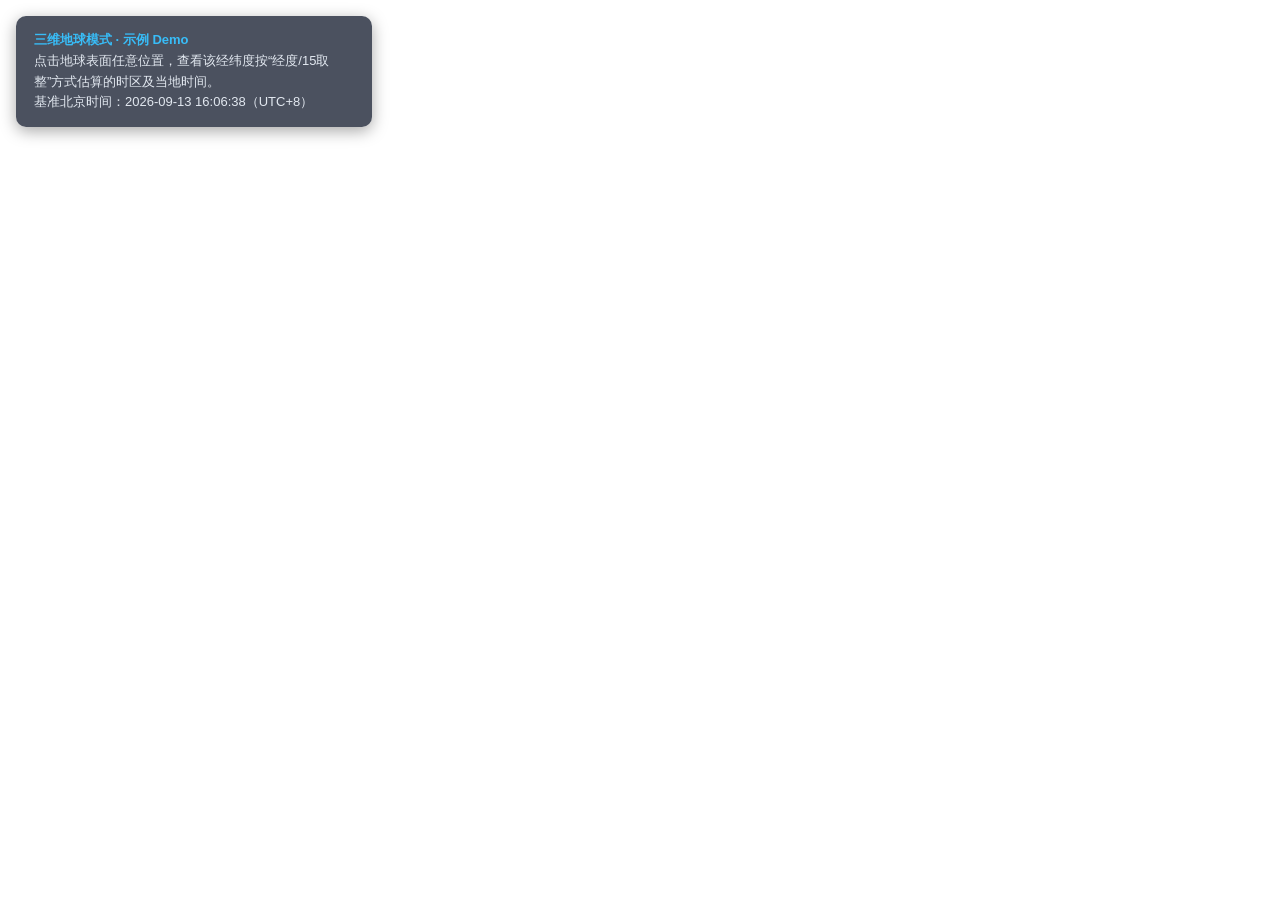
==== index.html @ 733c70be "Add files via upload Eduational map" ====
<!DOCTYPE html>
<html>
<head>
    <meta http-equiv="Content-Type" content="text/html; charset=utf-8" />
    <meta name="viewport" content="initial-scale=1.0, user-scalable=no" />
    <title>三维地球地图 - 当地时间查询</title>
    <style type="text/css">
        body, html, #allmap {
            width: 100%;
            height: 100%;
            overflow: hidden;
            margin: 0;
            font-family: "微软雅黑", "Microsoft YaHei", sans-serif;
        }

        #panel {
            position: absolute;
            top: 16px;
            left: 16px;
            z-index: 999;
            background: rgba(15, 23, 42, 0.75);
            color: #e2e8f0;
            padding: 14px 18px;
            border-radius: 10px;
            font-size: 13px;
            line-height: 1.6;
            box-shadow: 0 4px 16px rgba(0,0,0,0.35);
            max-width: 320px;
        }

        #panel b {
            color: #38bdf8;
        }

        .bmap-info-box {
            font-family: "微软雅黑", "Microsoft YaHei", sans-serif;
            padding: 6px 4px 2px 4px;
            min-width: 220px;
        }

        .bmap-info-title {
            font-size: 15px;
            font-weight: bold;
            color: #0f172a;
            margin-bottom: 8px;
            border-bottom: 2px solid #38bdf8;
            padding-bottom: 6px;
        }

        .bmap-info-row {
            display: flex;
            justify-content: space-between;
            padding: 4px 0;
            font-size: 13px;
            color: #334155;
        }

        .bmap-info-row .label {
            color: #64748b;
        }

        .bmap-info-row .value {
            font-weight: bold;
            color: #0f172a;
        }

        .bmap-info-time {
            margin-top: 8px;
            padding: 8px 10px;
            background: linear-gradient(135deg, #38bdf8, #0284c7);
            border-radius: 6px;
            color: #ffffff;
            text-align: center;
        }

        .bmap-info-time .time-value {
            font-size: 18px;
            font-weight: bold;
            letter-spacing: 1px;
        }

        .bmap-info-time .time-label {
            font-size: 11px;
            opacity: 0.85;
        }
    </style>
    <script src="https://api.map.baidu.com/api?type=webgl&v=1.0&ak=GpCLsGSIKZ4QF76f2KcREc2E0cLSFKvb"></script>
</head>
<body>
    <div id="allmap"></div>
    <div id="panel">
        <div><b>三维地球模式 · 示例 Demo</b></div>
        <div>点击地球表面任意位置，查看该经纬度按“经度/15取整”方式估算的时区及当地时间。</div>
        <div>基准北京时间：2026-09-13 16:06:38（UTC+8）</div>
    </div>
    <script type="text/javascript">
        // 基准北京时间（用户提供），作为当地时间换算的锚点
        var BEIJING_REF_YEAR = 2026;
        var BEIJING_REF_MONTH = 9; // 1-12
        var BEIJING_REF_DAY = 13;
        var BEIJING_REF_HOUR = 16;
        var BEIJING_REF_MINUTE = 6;
        var BEIJING_REF_SECOND = 38;
        var BEIJING_OFFSET_HOURS = 8; // 北京时间为 UTC+8

        // 将基准北京时间换算为对应的 UTC 毫秒时间戳
        function getBeijingRefUTCTimestamp() {
            var utcMillis = Date.UTC(
                BEIJING_REF_YEAR,
                BEIJING_REF_MONTH - 1,
                BEIJING_REF_DAY,
                BEIJING_REF_HOUR - BEIJING_OFFSET_HOURS,
                BEIJING_REF_MINUTE,
                BEIJING_REF_SECOND
            );
            return utcMillis;
        }

        // 根据经度计算时区偏移（经度 / 15 取整，东经正、西经负），范围限制在 -12 ~ 12
        function getTimezoneOffsetByLng(lng) {
            var offset = Math.round(lng / 15);
            if (offset > 12) offset = 12;
            if (offset < -12) offset = -12;
            return offset;
        }

        // 根据时区偏移，基于基准 UTC 时间戳计算当地时间字符串
        function calcLocalTimeByOffset(tzOffset) {
            var refUTCMillis = getBeijingRefUTCTimestamp();
            var localMillis = refUTCMillis + tzOffset * 3600 * 1000;
            var localDate = new Date(localMillis);

            function pad(n) {
                return n < 10 ? "0" + n : "" + n;
            }

            var y = localDate.getUTCFullYear();
            var m = pad(localDate.getUTCMonth() + 1);
            var d = pad(localDate.getUTCDate());
            var hh = pad(localDate.getUTCHours());
            var mm = pad(localDate.getUTCMinutes());
            var ss = pad(localDate.getUTCSeconds());

            return {
                dateStr: y + "-" + m + "-" + d,
                timeStr: hh + ":" + mm + ":" + ss
            };
        }

        function formatTzLabel(tzOffset) {
            if (tzOffset === 0) return "UTC+0";
            return tzOffset > 0 ? ("UTC+" + tzOffset) : ("UTC" + tzOffset);
        }

        // 创建地图实例，GL 版命名空间为 BMapGL
        var map = new BMapGL.Map("allmap");
        map.centerAndZoom(new BMapGL.Point(105.0, 30.0), 3);
        map.enableScrollWheelZoom(true);

        // 切换为地球模式（三维地球渲染）
        map.setMapType(BMAP_EARTH_MAP);

        // 开启地球模式下的大气层、星空背景、云层效果
        map.setDisplayOptions({
            atmosphere: true,
            starrySky: true,
            showCloud: true,
            fog: true
        });

        // 点击地球，弹出该位置的当地时间信息窗
        map.addEventListener('click', function (e) {
            if (!e || !e.latlng) {
                return;
            }
            var lng = e.latlng.lng;
            var lat = e.latlng.lat;

            var tzOffset = getTimezoneOffsetByLng(lng);
            var localTimeInfo = calcLocalTimeByOffset(tzOffset);
            var tzLabel = formatTzLabel(tzOffset);

            var lngText = lng.toFixed(4) + "°" + (lng >= 0 ? "E" : "W");
            var latText = lat.toFixed(4) + "°" + (lat >= 0 ? "N" : "S");

            var content = document.createElement("div");
            content.className = "bmap-info-box";

            var titleDiv = document.createElement("div");
            titleDiv.className = "bmap-info-title";
            titleDiv.textContent = "点击位置当地时间";
            content.appendChild(titleDiv);

            var rowLng = document.createElement("div");
            rowLng.className = "bmap-info-row";
            var lngLabel = document.createElement("span");
            lngLabel.className = "label";
            lngLabel.textContent = "经度";
            var lngValue = document.createElement("span");
            lngValue.className = "value";
            lngValue.textContent = lngText;
            rowLng.appendChild(lngLabel);
            rowLng.appendChild(lngValue);
            content.appendChild(rowLng);

            var rowLat = document.createElement("div");
            rowLat.className = "bmap-info-row";
            var latLabel = document.createElement("span");
            latLabel.className = "label";
            latLabel.textContent = "纬度";
            var latValue = document.createElement("span");
            latValue.className = "value";
            latValue.textContent = latText;
            rowLat.appendChild(latLabel);
            rowLat.appendChild(latValue);
            content.appendChild(rowLat);

            var rowTz = document.createElement("div");
            rowTz.className = "bmap-info-row";
            var tzLabelSpan = document.createElement("span");
            tzLabelSpan.className = "label";
            tzLabelSpan.textContent = "估算时区";
            var tzValueSpan = document.createElement("span");
            tzValueSpan.className = "value";
            tzValueSpan.textContent = tzLabel;
            rowTz.appendChild(tzLabelSpan);
            rowTz.appendChild(tzValueSpan);
            content.appendChild(rowTz);

            var timeBox = document.createElement("div");
            timeBox.className = "bmap-info-time";
            var timeValue = document.createElement("div");
            timeValue.className = "time-value";
            timeValue.textContent = localTimeInfo.dateStr + " " + localTimeInfo.timeStr;
            var timeLabel = document.createElement("div");
            timeLabel.className = "time-label";
            timeLabel.textContent = "当地估算时间（基于北京时间 2026-09-13 16:06:38 换算）";
            timeBox.appendChild(timeValue);
            timeBox.appendChild(timeLabel);
            content.appendChild(timeBox);

            var infoWindow = new BMapGL.InfoWindow(content, {
                width: 260,
                height: 0,
                title: ""
            });

            map.openInfoWindow(infoWindow, e.latlng);
        });
    </script>
</body>
</html>
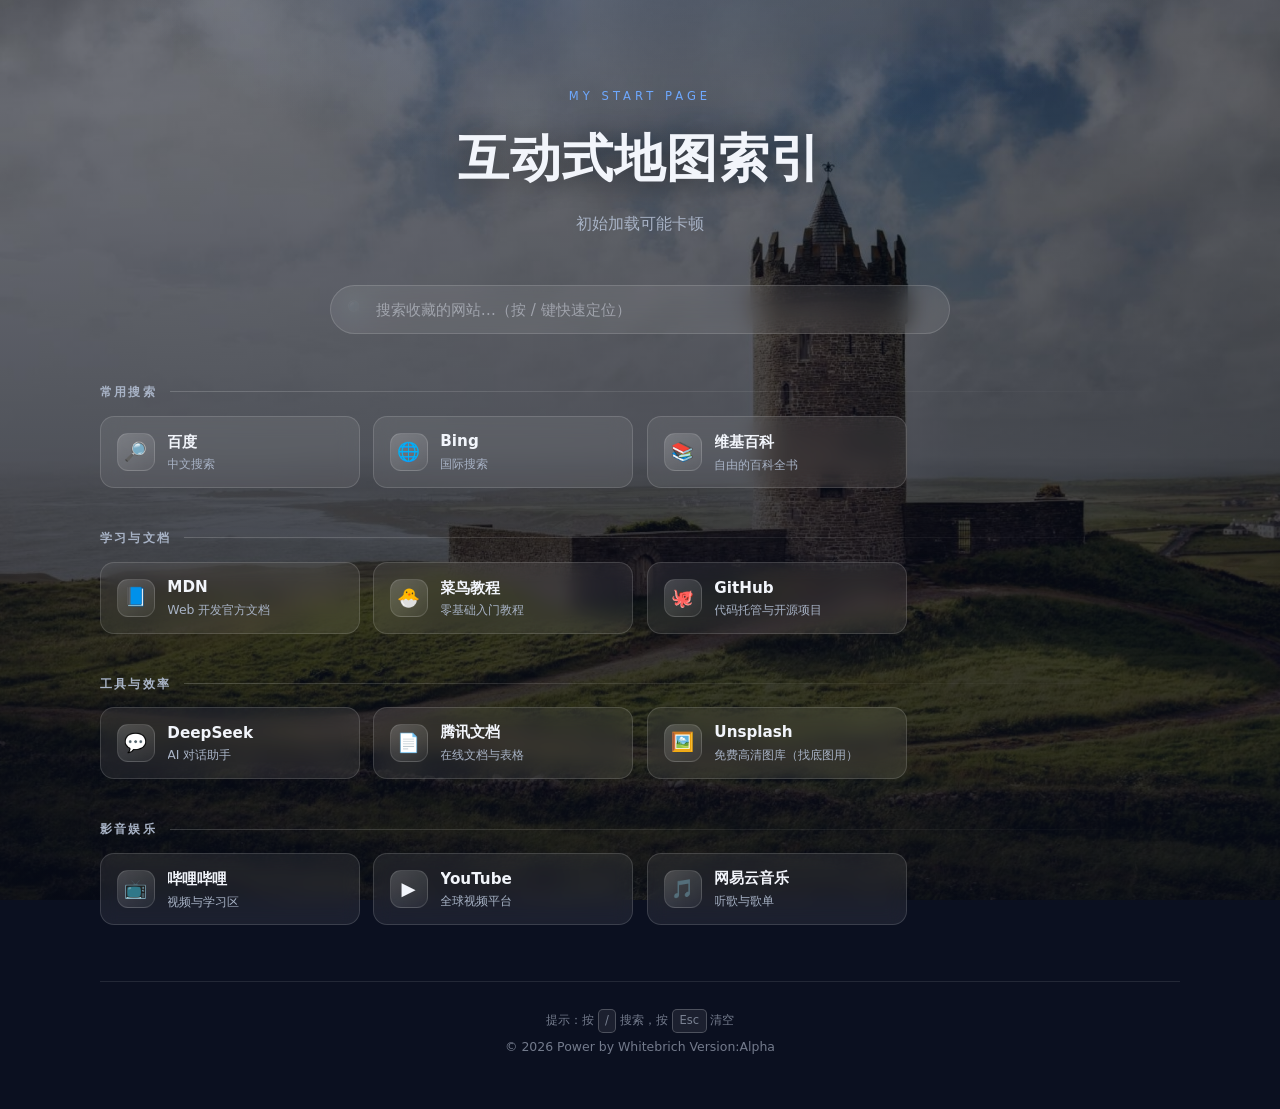
==== commit 0f26db29: "Add files via upload" ====
--- a/index.html
+++ b/index.html
@@ -1,252 +1,480 @@
-<!DOCTYPE html>
-<html>
-<head>
-    <meta http-equiv="Content-Type" content="text/html; charset=utf-8" />
-    <meta name="viewport" content="initial-scale=1.0, user-scalable=no" />
-    <title>三维地球地图 - 当地时间查询</title>
-    <style type="text/css">
-        body, html, #allmap {
-            width: 100%;
-            height: 100%;
-            overflow: hidden;
-            margin: 0;
-            font-family: "微软雅黑", "Microsoft YaHei", sans-serif;
-        }
-
-        #panel {
-            position: absolute;
-            top: 16px;
-            left: 16px;
-            z-index: 999;
-            background: rgba(15, 23, 42, 0.75);
-            color: #e2e8f0;
-            padding: 14px 18px;
-            border-radius: 10px;
-            font-size: 13px;
-            line-height: 1.6;
-            box-shadow: 0 4px 16px rgba(0,0,0,0.35);
-            max-width: 320px;
-        }
-
-        #panel b {
-            color: #38bdf8;
-        }
-
-        .bmap-info-box {
-            font-family: "微软雅黑", "Microsoft YaHei", sans-serif;
-            padding: 6px 4px 2px 4px;
-            min-width: 220px;
-        }
-
-        .bmap-info-title {
-            font-size: 15px;
-            font-weight: bold;
-            color: #0f172a;
-            margin-bottom: 8px;
-            border-bottom: 2px solid #38bdf8;
-            padding-bottom: 6px;
-        }
-
-        .bmap-info-row {
-            display: flex;
-            justify-content: space-between;
-            padding: 4px 0;
-            font-size: 13px;
-            color: #334155;
-        }
-
-        .bmap-info-row .label {
-            color: #64748b;
-        }
-
-        .bmap-info-row .value {
-            font-weight: bold;
-            color: #0f172a;
-        }
-
-        .bmap-info-time {
-            margin-top: 8px;
-            padding: 8px 10px;
-            background: linear-gradient(135deg, #38bdf8, #0284c7);
-            border-radius: 6px;
-            color: #ffffff;
-            text-align: center;
-        }
-
-        .bmap-info-time .time-value {
-            font-size: 18px;
-            font-weight: bold;
-            letter-spacing: 1px;
-        }
-
-        .bmap-info-time .time-label {
-            font-size: 11px;
-            opacity: 0.85;
-        }
-    </style>
-    <script src="https://api.map.baidu.com/api?type=webgl&v=1.0&ak=GpCLsGSIKZ4QF76f2KcREc2E0cLSFKvb"></script>
-</head>
-<body>
-    <div id="allmap"></div>
-    <div id="panel">
-        <div><b>三维地球模式 · 示例 Demo</b></div>
-        <div>点击地球表面任意位置，查看该经纬度按“经度/15取整”方式估算的时区及当地时间。</div>
-        <div>基准北京时间：2026-09-13 16:06:38（UTC+8）</div>
-    </div>
-    <script type="text/javascript">
-        // 基准北京时间（用户提供），作为当地时间换算的锚点
-        var BEIJING_REF_YEAR = 2026;
-        var BEIJING_REF_MONTH = 9; // 1-12
-        var BEIJING_REF_DAY = 13;
-        var BEIJING_REF_HOUR = 16;
-        var BEIJING_REF_MINUTE = 6;
-        var BEIJING_REF_SECOND = 38;
-        var BEIJING_OFFSET_HOURS = 8; // 北京时间为 UTC+8
-
-        // 将基准北京时间换算为对应的 UTC 毫秒时间戳
-        function getBeijingRefUTCTimestamp() {
-            var utcMillis = Date.UTC(
-                BEIJING_REF_YEAR,
-                BEIJING_REF_MONTH - 1,
-                BEIJING_REF_DAY,
-                BEIJING_REF_HOUR - BEIJING_OFFSET_HOURS,
-                BEIJING_REF_MINUTE,
-                BEIJING_REF_SECOND
-            );
-            return utcMillis;
-        }
-
-        // 根据经度计算时区偏移（经度 / 15 取整，东经正、西经负），范围限制在 -12 ~ 12
-        function getTimezoneOffsetByLng(lng) {
-            var offset = Math.round(lng / 15);
-            if (offset > 12) offset = 12;
-            if (offset < -12) offset = -12;
-            return offset;
-        }
-
-        // 根据时区偏移，基于基准 UTC 时间戳计算当地时间字符串
-        function calcLocalTimeByOffset(tzOffset) {
-            var refUTCMillis = getBeijingRefUTCTimestamp();
-            var localMillis = refUTCMillis + tzOffset * 3600 * 1000;
-            var localDate = new Date(localMillis);
-
-            function pad(n) {
-                return n < 10 ? "0" + n : "" + n;
-            }
-
-            var y = localDate.getUTCFullYear();
-            var m = pad(localDate.getUTCMonth() + 1);
-            var d = pad(localDate.getUTCDate());
-            var hh = pad(localDate.getUTCHours());
-            var mm = pad(localDate.getUTCMinutes());
-            var ss = pad(localDate.getUTCSeconds());
-
-            return {
-                dateStr: y + "-" + m + "-" + d,
-                timeStr: hh + ":" + mm + ":" + ss
-            };
-        }
-
-        function formatTzLabel(tzOffset) {
-            if (tzOffset === 0) return "UTC+0";
-            return tzOffset > 0 ? ("UTC+" + tzOffset) : ("UTC" + tzOffset);
-        }
-
-        // 创建地图实例，GL 版命名空间为 BMapGL
-        var map = new BMapGL.Map("allmap");
-        map.centerAndZoom(new BMapGL.Point(105.0, 30.0), 3);
-        map.enableScrollWheelZoom(true);
-
-        // 切换为地球模式（三维地球渲染）
-        map.setMapType(BMAP_EARTH_MAP);
-
-        // 开启地球模式下的大气层、星空背景、云层效果
-        map.setDisplayOptions({
-            atmosphere: true,
-            starrySky: true,
-            showCloud: true,
-            fog: true
-        });
-
-        // 点击地球，弹出该位置的当地时间信息窗
-        map.addEventListener('click', function (e) {
-            if (!e || !e.latlng) {
-                return;
-            }
-            var lng = e.latlng.lng;
-            var lat = e.latlng.lat;
-
-            var tzOffset = getTimezoneOffsetByLng(lng);
-            var localTimeInfo = calcLocalTimeByOffset(tzOffset);
-            var tzLabel = formatTzLabel(tzOffset);
-
-            var lngText = lng.toFixed(4) + "°" + (lng >= 0 ? "E" : "W");
-            var latText = lat.toFixed(4) + "°" + (lat >= 0 ? "N" : "S");
-
-            var content = document.createElement("div");
-            content.className = "bmap-info-box";
-
-            var titleDiv = document.createElement("div");
-            titleDiv.className = "bmap-info-title";
-            titleDiv.textContent = "点击位置当地时间";
-            content.appendChild(titleDiv);
-
-            var rowLng = document.createElement("div");
-            rowLng.className = "bmap-info-row";
-            var lngLabel = document.createElement("span");
-            lngLabel.className = "label";
-            lngLabel.textContent = "经度";
-            var lngValue = document.createElement("span");
-            lngValue.className = "value";
-            lngValue.textContent = lngText;
-            rowLng.appendChild(lngLabel);
-            rowLng.appendChild(lngValue);
-            content.appendChild(rowLng);
-
-            var rowLat = document.createElement("div");
-            rowLat.className = "bmap-info-row";
-            var latLabel = document.createElement("span");
-            latLabel.className = "label";
-            latLabel.textContent = "纬度";
-            var latValue = document.createElement("span");
-            latValue.className = "value";
-            latValue.textContent = latText;
-            rowLat.appendChild(latLabel);
-            rowLat.appendChild(latValue);
-            content.appendChild(rowLat);
-
-            var rowTz = document.createElement("div");
-            rowTz.className = "bmap-info-row";
-            var tzLabelSpan = document.createElement("span");
-            tzLabelSpan.className = "label";
-            tzLabelSpan.textContent = "估算时区";
-            var tzValueSpan = document.createElement("span");
-            tzValueSpan.className = "value";
-            tzValueSpan.textContent = tzLabel;
-            rowTz.appendChild(tzLabelSpan);
-            rowTz.appendChild(tzValueSpan);
-            content.appendChild(rowTz);
-
-            var timeBox = document.createElement("div");
-            timeBox.className = "bmap-info-time";
-            var timeValue = document.createElement("div");
-            timeValue.className = "time-value";
-            timeValue.textContent = localTimeInfo.dateStr + " " + localTimeInfo.timeStr;
-            var timeLabel = document.createElement("div");
-            timeLabel.className = "time-label";
-            timeLabel.textContent = "当地估算时间（基于北京时间 2026-09-13 16:06:38 换算）";
-            timeBox.appendChild(timeValue);
-            timeBox.appendChild(timeLabel);
-            content.appendChild(timeBox);
-
-            var infoWindow = new BMapGL.InfoWindow(content, {
-                width: 260,
-                height: 0,
-                title: ""
-            });
-
-            map.openInfoWindow(infoWindow, e.latlng);
-        });
-    </script>
-</body>
-</html>+<!DOCTYPE html>
+<html lang="zh-CN">
+<head>
+<meta charset="UTF-8" />
+<meta name="viewport" content="width=device-width, initial-scale=1" />
+<title>互动式地图索引</title>
+
+<!-- ============================================================================
+     第一部分　样式表 <style>
+     功能：决定页面“长什么样”——底图怎么铺、卡片多大、文字什么颜色。
+     新手只需要修改下面 :root 里的变量（★ 标注处），其余规则保持不动即可。
+     ============================================================================ -->
+<style>
+  :root {
+    /* ★ 底图路径：默认读取 images/bg.jpg。
+         想换图，把新图片命名为 bg.jpg 覆盖掉 images 里的同名文件就行，代码不用改。
+         如果换的是 png，把下面的 .jpg 改成 .png 即可。 */
+    --bg-image: url("./images/bg.jpg");
+
+    /* ★ 底图上的深色遮罩：数字越大画面越暗、白色文字越清楚（范围 0 ~ 1） */
+    --overlay-top: rgba(7, 11, 24, 0.55);
+    --overlay-bottom: rgba(7, 11, 24, 0.85);
+
+    /* ★ 配色：想换整体风格，改这三行就够了 */
+    --accent: #6ea8fe;      /* 高亮色：搜索框聚焦、卡片描边 */
+    --text: #f2f5fb;        /* 主要文字颜色 */
+    --text-dim: #a8b3c6;    /* 次要文字颜色 */
+
+    /* 卡片的“玻璃”底色和描边，一般不用动 */
+    --card-bg: rgba(255, 255, 255, 0.07);
+    --card-border: rgba(255, 255, 255, 0.14);
+    --radius: 14px;
+  }
+
+  /* ---------- 1.1 基础设置：去掉浏览器默认边距 ---------- */
+  * { box-sizing: border-box; }
+
+  body {
+    margin: 0;
+    min-height: 100vh;
+    font-family: "PingFang SC", "Microsoft YaHei", "Segoe UI", system-ui, -apple-system, sans-serif;
+    line-height: 1.55;
+    color: var(--text);
+    background-color: #0b1020;          /* 图片万一没加载出来时的兜底色 */
+    -webkit-font-smoothing: antialiased;
+  }
+
+  /* ---------- 1.2 背景层：铺满窗口、滚动时固定不动的底图 ---------- */
+  .bg-layer {
+    position: fixed;                    /* 钉在屏幕上，页面滚动时底图不动 */
+    inset: 0;                           /* 上下左右全部贴边 */
+    z-index: -1;                        /* 压在所有内容下面 */
+    background-color: #0b1020;
+    background-image:
+      radial-gradient(900px 480px at 50% -12%, rgba(110, 168, 254, 0.20), transparent 62%),
+      linear-gradient(180deg, var(--overlay-top), var(--overlay-bottom)),
+      var(--bg-image);                  /* 真正的照片放在最底层 */
+    background-size: cover;             /* 等比放大铺满，多出来的部分裁掉 */
+    background-position: center;
+    background-repeat: no-repeat;
+  }
+
+  /* ---------- 1.3 页面容器：居中的一列内容 ---------- */
+  .page {
+    width: min(1080px, calc(100% - 3rem));
+    margin: 0 auto;
+    padding: clamp(2.5rem, 7vw, 5.5rem) 0 3rem;
+    display: flex;
+    flex-direction: column;
+    gap: clamp(2rem, 5vw, 3rem);
+  }
+
+  /* ---------- 1.4 顶部标题区 ---------- */
+  .hero { text-align: center; }
+  .hero-kicker {
+    margin: 0 0 0.8rem;
+    font-size: 0.72rem;
+    letter-spacing: 0.35em;
+    text-transform: uppercase;
+    color: var(--accent);
+  }
+  .hero h1 {
+    margin: 0;
+    font-size: clamp(2rem, 6vw, 3.2rem);
+    font-weight: 700;
+    letter-spacing: 0.02em;
+    text-shadow: 0 2px 28px rgba(0, 0, 0, 0.45);
+  }
+  .hero-sub {
+    margin: 0.9rem auto 0;
+    max-width: 36rem;
+    font-size: clamp(0.9rem, 2.2vw, 1rem);
+    color: var(--text-dim);
+  }
+
+  /* ---------- 1.5 搜索框 ---------- */
+  .search { position: relative; width: 100%; max-width: 620px; margin: 0 auto; }
+  .search-icon {
+    position: absolute; left: 17px; top: 50%; transform: translateY(-50%);
+    font-size: 0.95rem; opacity: 0.6; pointer-events: none;
+  }
+  #search-input {
+    width: 100%;
+    padding: 0.9rem 1.1rem 0.9rem 2.8rem;
+    font-family: inherit;
+    font-size: 0.95rem;
+    color: var(--text);
+    background: rgba(255, 255, 255, 0.08);
+    border: 1px solid var(--card-border);
+    border-radius: 999px;
+    outline: none;
+    -webkit-backdrop-filter: blur(12px);
+    backdrop-filter: blur(12px);
+    transition: border-color 0.18s ease, background 0.18s ease, box-shadow 0.18s ease;
+  }
+  #search-input::placeholder { color: rgba(233, 238, 248, 0.45); }
+  #search-input:focus {
+    border-color: rgba(110, 168, 254, 0.8);
+    background: rgba(255, 255, 255, 0.13);
+    box-shadow: 0 0 0 4px rgba(110, 168, 254, 0.16);
+  }
+
+  /* ---------- 1.6 分组与卡片网格 ---------- */
+  .groups { display: flex; flex-direction: column; gap: clamp(1.75rem, 4vw, 2.5rem); }
+  .group[hidden] { display: none; }
+
+  .group-title {
+    display: flex; align-items: center; gap: 0.8rem;
+    margin: 0 0 0.9rem;
+    font-size: 0.78rem; font-weight: 600;
+    letter-spacing: 0.18em; text-transform: uppercase;
+    color: var(--text-dim);
+  }
+  .group-title::after {
+    content: "";
+    flex: 1; height: 1px;
+    background: linear-gradient(90deg, rgba(255, 255, 255, 0.18), transparent);
+  }
+
+  .grid {
+    display: grid;
+    grid-template-columns: repeat(auto-fill, minmax(230px, 1fr));
+    gap: 0.85rem;
+  }
+
+  /* ---------- 1.7 单张网站卡片 ---------- */
+  .card {
+    display: flex; align-items: center; gap: 0.8rem;
+    padding: 0.85rem 1rem;
+    text-decoration: none;
+    color: inherit;
+    background: var(--card-bg);
+    border: 1px solid var(--card-border);
+    border-radius: var(--radius);
+    -webkit-backdrop-filter: blur(10px);
+    backdrop-filter: blur(10px);
+    transition: transform 0.18s ease, border-color 0.18s ease, background 0.18s ease;
+  }
+  .card:hover {
+    transform: translateY(-3px);
+    background: rgba(255, 255, 255, 0.12);
+    border-color: rgba(110, 168, 254, 0.65);
+  }
+  .card:focus-visible { outline: 2px solid var(--accent); outline-offset: 3px; }
+  .card[hidden] { display: none; }      /* 搜索过滤时，把不匹配的卡片藏起来 */
+
+  .card-icon {
+    flex: none;
+    display: grid; place-items: center;
+    width: 38px; height: 38px;
+    font-size: 1.15rem;
+    border-radius: 11px;
+    border: 1px solid rgba(255, 255, 255, 0.12);
+    background: linear-gradient(145deg, rgba(255, 255, 255, 0.18), rgba(255, 255, 255, 0.05));
+  }
+  .card-body { display: flex; flex-direction: column; min-width: 0; }
+  .card-title {
+    font-size: 0.95rem; font-weight: 600;
+    white-space: nowrap; overflow: hidden; text-overflow: ellipsis;
+  }
+  .card-desc {
+    font-size: 0.78rem; color: var(--text-dim);
+    white-space: nowrap; overflow: hidden; text-overflow: ellipsis;
+  }
+
+  /* ---------- 1.8 搜索无结果时的提示 ---------- */
+  #empty-tip {
+    margin: 0;
+    padding: 1.5rem 0;
+    text-align: center;
+    font-size: 0.92rem;
+    color: var(--text-dim);
+  }
+  #empty-tip[hidden] { display: none; }
+
+  /* ---------- 1.9 页脚 ---------- */
+  .footer {
+    margin-top: 0.5rem;
+    padding-top: 1.4rem;
+    border-top: 1px solid rgba(255, 255, 255, 0.1);
+    text-align: center;
+    font-size: 0.78rem;
+    color: rgba(200, 210, 228, 0.55);
+  }
+  .footer p { margin: 0.3rem 0; }
+  .footer kbd {
+    display: inline-block;
+    padding: 0.1rem 0.4rem;
+    font-family: inherit; font-size: 0.72rem;
+    border: 1px solid rgba(255, 255, 255, 0.22);
+    border-radius: 5px;
+    background: rgba(255, 255, 255, 0.07);
+  }
+
+  /* ---------- 1.10 手机适配：窄屏时卡片变成一列 ---------- */
+  @media (max-width: 520px) {
+    .page { width: calc(100% - 2rem); }
+    .grid { grid-template-columns: 1fr; }
+  }
+
+  /* ---------- 1.11 尊重系统“减少动态效果”的设置 ---------- */
+  @media (prefers-reduced-motion: reduce) {
+    * { transition: none !important; animation: none !important; }
+  }
+</style>
+</head>
+
+<body>
+
+<!-- ============================================================================
+     第二部分　背景层
+     功能：把 images/bg.jpg 铺满整个窗口，再盖一层深色遮罩，
+           这样不管照片多亮，白色文字都看得清。
+     说明：这里不需要你填任何内容。换底图 = 替换 images/bg.jpg 这个文件。
+     ============================================================================ -->
+<div class="bg-layer" aria-hidden="true"></div>
+
+
+<!-- ============================================================================
+     第三部分　页面主体
+     顺序是：标题 → 搜索框 → 网站分组 → 无结果提示 → 页脚。
+     ============================================================================ -->
+<main class="page">
+
+  <!-- ---------- 3.1 标题区：改这三行文字，就是页面的“门面” ---------- -->
+  <header class="hero">
+    <p class="hero-kicker">My Start Page</p>
+    <h1>互动式地图索引</h1>
+    <p class="hero-sub">初始加载可能卡顿</p>
+  </header>
+
+  <!-- ---------- 3.2 搜索框：输入关键词即可过滤下面的卡片（功能在第五部分） ---------- -->
+  <div class="search">
+    <span class="search-icon" aria-hidden="true">🔍</span>
+    <input
+      id="search-input"
+      type="search"
+      placeholder="搜索收藏的网站…（按 / 键快速定位）"
+      autocomplete="off"
+      aria-label="搜索收藏的网站"
+    />
+  </div>
+
+  <!-- ==========================================================================
+       3.3 网站分组　★ 这是你最常改的地方 ★
+       结构说明：
+         <section class="group">        一整个分组，比如“常用搜索”
+           <h2 class="group-title">      分组名称
+           <div class="grid">            卡片网格（排成几列由浏览器自动决定）
+             <a class="card">            一张卡片 = 一个网站
+
+       加一个网站：复制一整块 <a class="card">…</a>，粘贴到某个 grid 里，改三处：
+         href="网址"                   ① 网址（必须带 https://）
+         <span class="card-title">     ② 网站名字
+         <span class="card-desc">      ③ 一行小字说明（可以留空）
+       加一个分组：复制整个 <section class="group">…</section> 块，改组名即可。
+       ========================================================================== -->
+  <div class="groups">
+
+    <!-- ===== 第 1 组：常用搜索 ===== -->
+    <section class="group">
+      <h2 class="group-title">常用搜索</h2>
+      <div class="grid">
+
+        <!-- ↓↓↓ 卡片模板：复制这一整块就能加一个新网站 ↓↓↓ -->
+        <a class="card" href="https://www.baidu.com" target="_blank" rel="noopener">
+          <span class="card-icon" aria-hidden="true">🔎</span>
+          <span class="card-body">
+            <span class="card-title">百度</span>
+            <span class="card-desc">中文搜索</span>
+          </span>
+        </a>
+        <!-- ↑↑↑ 卡片模板结束 ↑↑↑ -->
+
+        <a class="card" href="https://www.bing.com" target="_blank" rel="noopener">
+          <span class="card-icon" aria-hidden="true">🌐</span>
+          <span class="card-body">
+            <span class="card-title">Bing</span>
+            <span class="card-desc">国际搜索</span>
+          </span>
+        </a>
+
+        <a class="card" href="https://zh.wikipedia.org" target="_blank" rel="noopener">
+          <span class="card-icon" aria-hidden="true">📚</span>
+          <span class="card-body">
+            <span class="card-title">维基百科</span>
+            <span class="card-desc">自由的百科全书</span>
+          </span>
+        </a>
+
+      </div>
+    </section>
+
+    <!-- ===== 第 2 组：学习与文档 ===== -->
+    <section class="group">
+      <h2 class="group-title">学习与文档</h2>
+      <div class="grid">
+
+        <a class="card" href="https://developer.mozilla.org/zh-CN/" target="_blank" rel="noopener">
+          <span class="card-icon" aria-hidden="true">📘</span>
+          <span class="card-body">
+            <span class="card-title">MDN</span>
+            <span class="card-desc">Web 开发官方文档</span>
+          </span>
+        </a>
+
+        <a class="card" href="https://www.runoob.com" target="_blank" rel="noopener">
+          <span class="card-icon" aria-hidden="true">🐣</span>
+          <span class="card-body">
+            <span class="card-title">菜鸟教程</span>
+            <span class="card-desc">零基础入门教程</span>
+          </span>
+        </a>
+
+        <a class="card" href="https://github.com" target="_blank" rel="noopener">
+          <span class="card-icon" aria-hidden="true">🐙</span>
+          <span class="card-body">
+            <span class="card-title">GitHub</span>
+            <span class="card-desc">代码托管与开源项目</span>
+          </span>
+        </a>
+
+      </div>
+    </section>
+
+    <!-- ===== 第 3 组：工具与效率 ===== -->
+    <section class="group">
+      <h2 class="group-title">工具与效率</h2>
+      <div class="grid">
+
+        <a class="card" href="https://chat.deepseek.com" target="_blank" rel="noopener">
+          <span class="card-icon" aria-hidden="true">💬</span>
+          <span class="card-body">
+            <span class="card-title">DeepSeek</span>
+            <span class="card-desc">AI 对话助手</span>
+          </span>
+        </a>
+
+        <a class="card" href="https://docs.qq.com" target="_blank" rel="noopener">
+          <span class="card-icon" aria-hidden="true">📄</span>
+          <span class="card-body">
+            <span class="card-title">腾讯文档</span>
+            <span class="card-desc">在线文档与表格</span>
+          </span>
+        </a>
+
+        <a class="card" href="https://unsplash.com" target="_blank" rel="noopener">
+          <span class="card-icon" aria-hidden="true">🖼️</span>
+          <span class="card-body">
+            <span class="card-title">Unsplash</span>
+            <span class="card-desc">免费高清图库（找底图用）</span>
+          </span>
+        </a>
+
+      </div>
+    </section>
+
+    <!-- ===== 第 4 组：影音娱乐 ===== -->
+    <section class="group">
+      <h2 class="group-title">影音娱乐</h2>
+      <div class="grid">
+
+        <a class="card" href="https://www.bilibili.com" target="_blank" rel="noopener">
+          <span class="card-icon" aria-hidden="true">📺</span>
+          <span class="card-body">
+            <span class="card-title">哔哩哔哩</span>
+            <span class="card-desc">视频与学习区</span>
+          </span>
+        </a>
+
+        <a class="card" href="https://www.youtube.com" target="_blank" rel="noopener">
+          <span class="card-icon" aria-hidden="true">▶️</span>
+          <span class="card-body">
+            <span class="card-title">YouTube</span>
+            <span class="card-desc">全球视频平台</span>
+          </span>
+        </a>
+
+        <a class="card" href="https://music.163.com" target="_blank" rel="noopener">
+          <span class="card-icon" aria-hidden="true">🎵</span>
+          <span class="card-body">
+            <span class="card-title">网易云音乐</span>
+            <span class="card-desc">听歌与歌单</span>
+          </span>
+        </a>
+
+      </div>
+    </section>
+
+  </div>
+
+  <!-- ---------- 3.4 搜索没有结果时的提示（默认隐藏，由第五部分的脚本控制） ---------- -->
+  <p id="empty-tip" hidden>没有找到匹配的网站，换个关键词试试。</p>
+
+  <!-- ---------- 3.5 页脚：改这里的文字即可，删掉也不影响使用 ---------- -->
+  <footer class="footer">
+    <p>提示：按 <kbd>/</kbd> 搜索，按 <kbd>Esc</kbd> 清空 </p>
+    <p>© 2026 Power by Whitebrich Version:Alpha</p>
+  </footer>
+
+</main>
+
+
+<!-- ============================================================================
+     第四部分　交互脚本 <script>（可选）
+     功能：让上面的搜索框真正生效——输入文字，只保留名字或说明里含该文字的卡片。
+     如果你完全不想碰 JS：把这一整段 <script>…</script> 删掉，
+     页面仍然能正常打开、点击跳转，只是搜索框不再过滤内容。
+     ============================================================================ -->
+<script>
+  // ① 先拿到页面上的几个关键元素（后面都靠它们干活）
+  var searchInput = document.querySelector("#search-input");   // 搜索输入框
+  var allCards    = document.querySelectorAll(".card");        // 所有网站卡片
+  var allGroups   = document.querySelectorAll(".group");       // 所有分组
+  var emptyTip    = document.querySelector("#empty-tip");      // “没有结果”提示
+
+  // ② 过滤主函数：根据输入框里的关键词，决定每张卡片显示还是隐藏
+  function filterCards() {
+    var keyword = searchInput.value.trim().toLowerCase();      // 关键词转小写，忽略大小写差异
+    var visibleCount = 0;
+
+    allCards.forEach(function (card) {
+      var text = card.textContent.toLowerCase();               // 卡片上的全部文字
+      var matched = keyword === "" || text.indexOf(keyword) !== -1;
+      card.hidden = !matched;                                  // 不匹配 → 隐藏
+      if (matched) visibleCount += 1;                          // 顺便数一下还剩几张
+    });
+
+    // 某一组的卡片全被藏起来了，就把这一组的标题也一起藏起来
+    allGroups.forEach(function (group) {
+      var hasVisibleCard = Array.prototype.some.call(
+        group.querySelectorAll(".card"),
+        function (card) { return !card.hidden; }
+      );
+      group.hidden = !hasVisibleCard;
+    });
+
+    // 一张都没匹配到，才显示“没有结果”的提示
+    emptyTip.hidden = visibleCount > 0;
+  }
+
+  // ③ 每输入一个字、每删一个字，都重新过滤一次
+  searchInput.addEventListener("input", filterCards);
+
+  // ④ 两个小快捷键：按 / 直接跳到搜索框；按 Esc 清空搜索并退出输入
+  document.addEventListener("keydown", function (event) {
+    if (event.key === "/" && document.activeElement !== searchInput) {
+      event.preventDefault();
+      searchInput.focus();
+    }
+    if (event.key === "Escape" && document.activeElement === searchInput) {
+      searchInput.value = "";
+      filterCards();
+      searchInput.blur();
+    }
+  });
+</script>
+
+</body>
+</html>
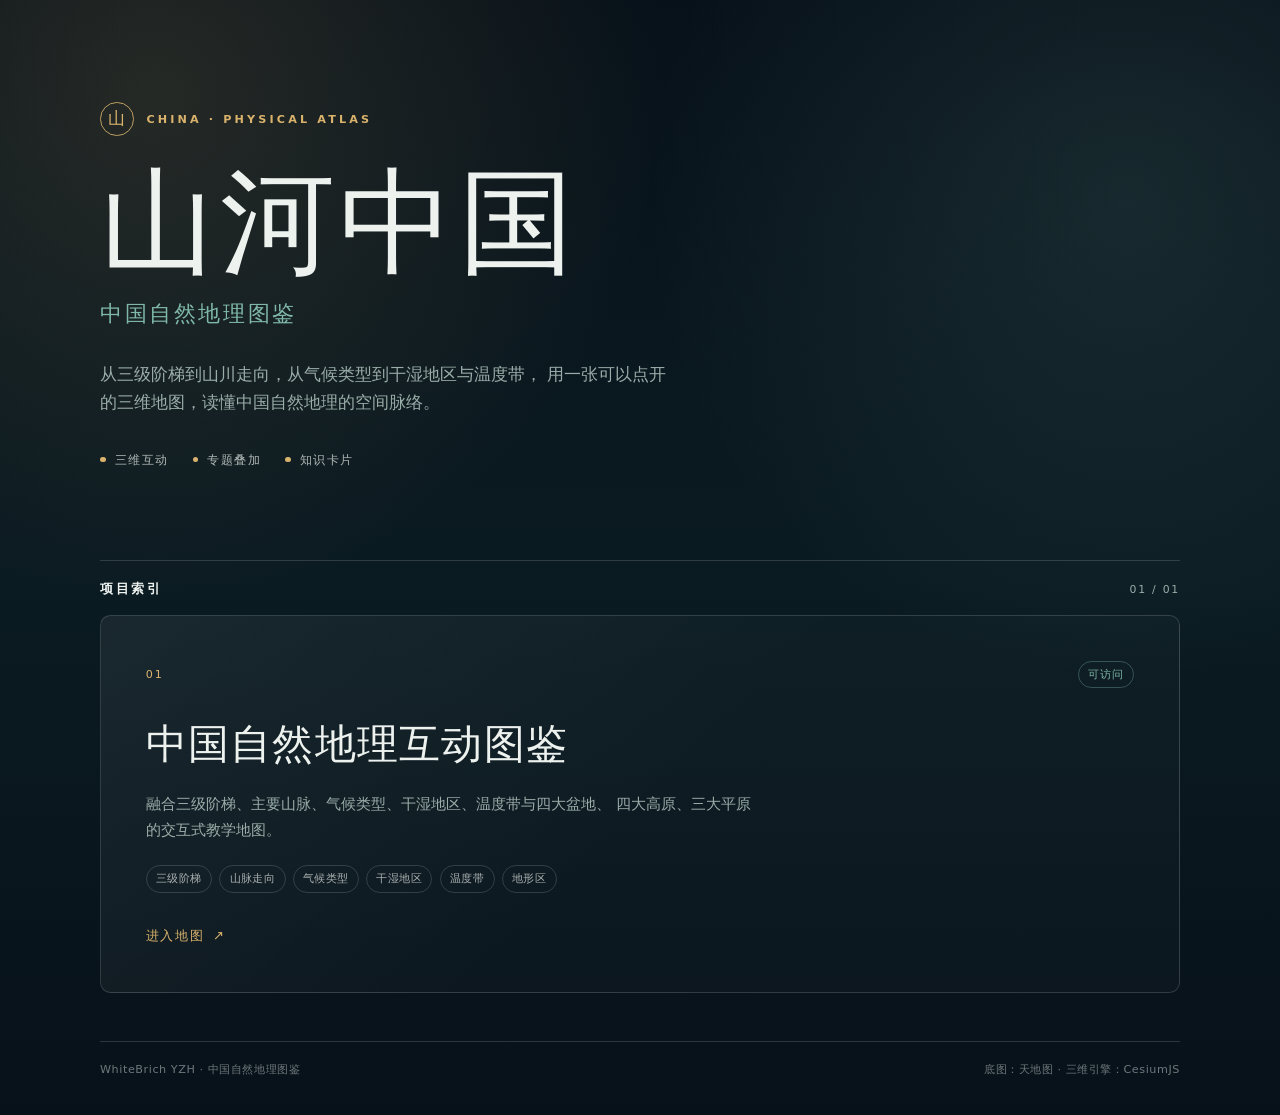
==== commit 9b4b8bb6: "添加 GitHub Pages 项目索引" ====
--- a/index.html
+++ b/index.html
@@ -1,480 +1,362 @@
-<!DOCTYPE html>
+<!doctype html>
 <html lang="zh-CN">
 <head>
-<meta charset="UTF-8" />
-<meta name="viewport" content="width=device-width, initial-scale=1" />
-<title>互动式地图索引</title>
-
-<!-- ============================================================================
-     第一部分　样式表 <style>
-     功能：决定页面“长什么样”——底图怎么铺、卡片多大、文字什么颜色。
-     新手只需要修改下面 :root 里的变量（★ 标注处），其余规则保持不动即可。
-     ============================================================================ -->
-<style>
-  :root {
-    /* ★ 底图路径：默认读取 images/bg.jpg。
-         想换图，把新图片命名为 bg.jpg 覆盖掉 images 里的同名文件就行，代码不用改。
-         如果换的是 png，把下面的 .jpg 改成 .png 即可。 */
-    --bg-image: url("./images/bg.jpg");
-
-    /* ★ 底图上的深色遮罩：数字越大画面越暗、白色文字越清楚（范围 0 ~ 1） */
-    --overlay-top: rgba(7, 11, 24, 0.55);
-    --overlay-bottom: rgba(7, 11, 24, 0.85);
-
-    /* ★ 配色：想换整体风格，改这三行就够了 */
-    --accent: #6ea8fe;      /* 高亮色：搜索框聚焦、卡片描边 */
-    --text: #f2f5fb;        /* 主要文字颜色 */
-    --text-dim: #a8b3c6;    /* 次要文字颜色 */
-
-    /* 卡片的“玻璃”底色和描边，一般不用动 */
-    --card-bg: rgba(255, 255, 255, 0.07);
-    --card-border: rgba(255, 255, 255, 0.14);
-    --radius: 14px;
-  }
-
-  /* ---------- 1.1 基础设置：去掉浏览器默认边距 ---------- */
-  * { box-sizing: border-box; }
-
-  body {
-    margin: 0;
-    min-height: 100vh;
-    font-family: "PingFang SC", "Microsoft YaHei", "Segoe UI", system-ui, -apple-system, sans-serif;
-    line-height: 1.55;
-    color: var(--text);
-    background-color: #0b1020;          /* 图片万一没加载出来时的兜底色 */
-    -webkit-font-smoothing: antialiased;
-  }
-
-  /* ---------- 1.2 背景层：铺满窗口、滚动时固定不动的底图 ---------- */
-  .bg-layer {
-    position: fixed;                    /* 钉在屏幕上，页面滚动时底图不动 */
-    inset: 0;                           /* 上下左右全部贴边 */
-    z-index: -1;                        /* 压在所有内容下面 */
-    background-color: #0b1020;
-    background-image:
-      radial-gradient(900px 480px at 50% -12%, rgba(110, 168, 254, 0.20), transparent 62%),
-      linear-gradient(180deg, var(--overlay-top), var(--overlay-bottom)),
-      var(--bg-image);                  /* 真正的照片放在最底层 */
-    background-size: cover;             /* 等比放大铺满，多出来的部分裁掉 */
-    background-position: center;
-    background-repeat: no-repeat;
-  }
-
-  /* ---------- 1.3 页面容器：居中的一列内容 ---------- */
-  .page {
-    width: min(1080px, calc(100% - 3rem));
-    margin: 0 auto;
-    padding: clamp(2.5rem, 7vw, 5.5rem) 0 3rem;
-    display: flex;
-    flex-direction: column;
-    gap: clamp(2rem, 5vw, 3rem);
-  }
-
-  /* ---------- 1.4 顶部标题区 ---------- */
-  .hero { text-align: center; }
-  .hero-kicker {
-    margin: 0 0 0.8rem;
-    font-size: 0.72rem;
-    letter-spacing: 0.35em;
-    text-transform: uppercase;
-    color: var(--accent);
-  }
-  .hero h1 {
-    margin: 0;
-    font-size: clamp(2rem, 6vw, 3.2rem);
-    font-weight: 700;
-    letter-spacing: 0.02em;
-    text-shadow: 0 2px 28px rgba(0, 0, 0, 0.45);
-  }
-  .hero-sub {
-    margin: 0.9rem auto 0;
-    max-width: 36rem;
-    font-size: clamp(0.9rem, 2.2vw, 1rem);
-    color: var(--text-dim);
-  }
-
-  /* ---------- 1.5 搜索框 ---------- */
-  .search { position: relative; width: 100%; max-width: 620px; margin: 0 auto; }
-  .search-icon {
-    position: absolute; left: 17px; top: 50%; transform: translateY(-50%);
-    font-size: 0.95rem; opacity: 0.6; pointer-events: none;
-  }
-  #search-input {
-    width: 100%;
-    padding: 0.9rem 1.1rem 0.9rem 2.8rem;
-    font-family: inherit;
-    font-size: 0.95rem;
-    color: var(--text);
-    background: rgba(255, 255, 255, 0.08);
-    border: 1px solid var(--card-border);
-    border-radius: 999px;
-    outline: none;
-    -webkit-backdrop-filter: blur(12px);
-    backdrop-filter: blur(12px);
-    transition: border-color 0.18s ease, background 0.18s ease, box-shadow 0.18s ease;
-  }
-  #search-input::placeholder { color: rgba(233, 238, 248, 0.45); }
-  #search-input:focus {
-    border-color: rgba(110, 168, 254, 0.8);
-    background: rgba(255, 255, 255, 0.13);
-    box-shadow: 0 0 0 4px rgba(110, 168, 254, 0.16);
-  }
-
-  /* ---------- 1.6 分组与卡片网格 ---------- */
-  .groups { display: flex; flex-direction: column; gap: clamp(1.75rem, 4vw, 2.5rem); }
-  .group[hidden] { display: none; }
-
-  .group-title {
-    display: flex; align-items: center; gap: 0.8rem;
-    margin: 0 0 0.9rem;
-    font-size: 0.78rem; font-weight: 600;
-    letter-spacing: 0.18em; text-transform: uppercase;
-    color: var(--text-dim);
-  }
-  .group-title::after {
-    content: "";
-    flex: 1; height: 1px;
-    background: linear-gradient(90deg, rgba(255, 255, 255, 0.18), transparent);
-  }
-
-  .grid {
-    display: grid;
-    grid-template-columns: repeat(auto-fill, minmax(230px, 1fr));
-    gap: 0.85rem;
-  }
-
-  /* ---------- 1.7 单张网站卡片 ---------- */
-  .card {
-    display: flex; align-items: center; gap: 0.8rem;
-    padding: 0.85rem 1rem;
-    text-decoration: none;
-    color: inherit;
-    background: var(--card-bg);
-    border: 1px solid var(--card-border);
-    border-radius: var(--radius);
-    -webkit-backdrop-filter: blur(10px);
-    backdrop-filter: blur(10px);
-    transition: transform 0.18s ease, border-color 0.18s ease, background 0.18s ease;
-  }
-  .card:hover {
-    transform: translateY(-3px);
-    background: rgba(255, 255, 255, 0.12);
-    border-color: rgba(110, 168, 254, 0.65);
-  }
-  .card:focus-visible { outline: 2px solid var(--accent); outline-offset: 3px; }
-  .card[hidden] { display: none; }      /* 搜索过滤时，把不匹配的卡片藏起来 */
-
-  .card-icon {
-    flex: none;
-    display: grid; place-items: center;
-    width: 38px; height: 38px;
-    font-size: 1.15rem;
-    border-radius: 11px;
-    border: 1px solid rgba(255, 255, 255, 0.12);
-    background: linear-gradient(145deg, rgba(255, 255, 255, 0.18), rgba(255, 255, 255, 0.05));
-  }
-  .card-body { display: flex; flex-direction: column; min-width: 0; }
-  .card-title {
-    font-size: 0.95rem; font-weight: 600;
-    white-space: nowrap; overflow: hidden; text-overflow: ellipsis;
-  }
-  .card-desc {
-    font-size: 0.78rem; color: var(--text-dim);
-    white-space: nowrap; overflow: hidden; text-overflow: ellipsis;
-  }
-
-  /* ---------- 1.8 搜索无结果时的提示 ---------- */
-  #empty-tip {
-    margin: 0;
-    padding: 1.5rem 0;
-    text-align: center;
-    font-size: 0.92rem;
-    color: var(--text-dim);
-  }
-  #empty-tip[hidden] { display: none; }
-
-  /* ---------- 1.9 页脚 ---------- */
-  .footer {
-    margin-top: 0.5rem;
-    padding-top: 1.4rem;
-    border-top: 1px solid rgba(255, 255, 255, 0.1);
-    text-align: center;
-    font-size: 0.78rem;
-    color: rgba(200, 210, 228, 0.55);
-  }
-  .footer p { margin: 0.3rem 0; }
-  .footer kbd {
-    display: inline-block;
-    padding: 0.1rem 0.4rem;
-    font-family: inherit; font-size: 0.72rem;
-    border: 1px solid rgba(255, 255, 255, 0.22);
-    border-radius: 5px;
-    background: rgba(255, 255, 255, 0.07);
-  }
-
-  /* ---------- 1.10 手机适配：窄屏时卡片变成一列 ---------- */
-  @media (max-width: 520px) {
-    .page { width: calc(100% - 2rem); }
-    .grid { grid-template-columns: 1fr; }
-  }
-
-  /* ---------- 1.11 尊重系统“减少动态效果”的设置 ---------- */
-  @media (prefers-reduced-motion: reduce) {
-    * { transition: none !important; animation: none !important; }
-  }
-</style>
+  <meta charset="utf-8" />
+  <meta name="viewport" content="width=device-width, initial-scale=1" />
+  <meta name="theme-color" content="#071119" />
+  <meta name="description" content="中国自然地理图鉴项目索引：三级阶梯、主要山脉、气候类型、干湿地区、温度带与地形区。" />
+  <title>山河中国 · 中国自然地理图鉴</title>
+  <style>
+    :root {
+      color-scheme: dark;
+      --ink: #071119;
+      --ink-2: #0b1b22;
+      --paper: #edf2ef;
+      --muted: #9aada9;
+      --line: rgba(237, 242, 239, 0.16);
+      --accent: #d9b36c;
+      --accent-soft: rgba(217, 179, 108, 0.14);
+      --teal: #7fb8a8;
+      --max: 1080px;
+    }
+
+    * { box-sizing: border-box; }
+
+    html { scroll-behavior: smooth; }
+
+    body {
+      margin: 0;
+      min-height: 100svh;
+      color: var(--paper);
+      background:
+        radial-gradient(circle at 12% 8%, rgba(217, 179, 108, 0.14), transparent 32rem),
+        radial-gradient(circle at 88% 18%, rgba(127, 184, 168, 0.13), transparent 30rem),
+        linear-gradient(180deg, #071119 0%, #0b1b22 52%, #071119 100%);
+      font-family: "PingFang SC", "Microsoft YaHei", "Noto Sans SC", "Segoe UI", system-ui, sans-serif;
+      line-height: 1.7;
+      -webkit-font-smoothing: antialiased;
+    }
+
+    body::before {
+      content: "";
+      position: fixed;
+      inset: 0;
+      pointer-events: none;
+      opacity: 0.22;
+      background-image:
+        repeating-linear-gradient(90deg, transparent 0 118px, rgba(255,255,255,0.035) 119px 120px),
+        repeating-linear-gradient(0deg, transparent 0 118px, rgba(255,255,255,0.025) 119px 120px);
+      mask-image: linear-gradient(180deg, black, transparent 78%);
+    }
+
+    a { color: inherit; }
+
+    .skip-link {
+      position: fixed;
+      top: 0.75rem;
+      left: 0.75rem;
+      z-index: 10;
+      padding: 0.55rem 0.85rem;
+      color: var(--ink);
+      background: var(--accent);
+      border-radius: 0.35rem;
+      transform: translateY(-180%);
+    }
+    .skip-link:focus { transform: translateY(0); }
+
+    .page {
+      position: relative;
+      width: min(var(--max), calc(100% - 3rem));
+      margin: 0 auto;
+      padding: clamp(3rem, 8vw, 7rem) 0 2.25rem;
+    }
+
+    .hero {
+      max-width: 880px;
+      padding-bottom: clamp(3rem, 7vw, 6rem);
+    }
+
+    .hero-top {
+      display: flex;
+      align-items: center;
+      gap: 0.8rem;
+      margin-bottom: 1.8rem;
+    }
+
+    .brand-mark {
+      display: grid;
+      place-items: center;
+      width: 2.1rem;
+      height: 2.1rem;
+      border: 1px solid rgba(217, 179, 108, 0.85);
+      border-radius: 50%;
+      color: var(--accent);
+      font-family: "Songti SC", "STSong", "SimSun", serif;
+      font-size: 1.05rem;
+    }
+
+    .eyebrow {
+      margin: 0;
+      color: var(--accent);
+      font-size: 0.7rem;
+      font-weight: 600;
+      letter-spacing: 0.28em;
+      text-transform: uppercase;
+    }
+
+    h1 {
+      margin: 0;
+      font-family: "Songti SC", "STSong", "SimSun", serif;
+      font-size: clamp(3.2rem, 9vw, 7.4rem);
+      font-weight: 500;
+      line-height: 1.02;
+      letter-spacing: 0.04em;
+    }
+
+    .hero-subtitle {
+      margin: 0.85rem 0 0;
+      color: var(--teal);
+      font-size: clamp(1.05rem, 2vw, 1.35rem);
+      letter-spacing: 0.12em;
+    }
+
+    .hero-copy {
+      max-width: 36rem;
+      margin: 1.7rem 0 0;
+      color: var(--muted);
+      font-size: clamp(0.95rem, 1.5vw, 1.05rem);
+    }
+
+    .hero-meta {
+      display: flex;
+      flex-wrap: wrap;
+      gap: 0.55rem 1.5rem;
+      margin-top: 2rem;
+      color: rgba(237, 242, 239, 0.72);
+      font-size: 0.78rem;
+      letter-spacing: 0.12em;
+    }
+
+    .hero-meta span::before {
+      content: "";
+      display: inline-block;
+      width: 0.36rem;
+      height: 0.36rem;
+      margin-right: 0.55rem;
+      border-radius: 50%;
+      background: var(--accent);
+      vertical-align: 0.12em;
+    }
+
+    .section-heading {
+      display: flex;
+      align-items: baseline;
+      justify-content: space-between;
+      gap: 1rem;
+      padding: 1.1rem 0 0.9rem;
+      border-top: 1px solid var(--line);
+    }
+
+    .section-label {
+      color: var(--paper);
+      font-size: 0.82rem;
+      font-weight: 600;
+      letter-spacing: 0.2em;
+    }
+
+    .section-count {
+      color: var(--muted);
+      font-size: 0.68rem;
+      letter-spacing: 0.16em;
+    }
+
+    .project-card {
+      display: flex;
+      min-height: 21rem;
+      flex-direction: column;
+      padding: clamp(1.5rem, 4vw, 2.8rem);
+      border: 1px solid var(--line);
+      border-radius: 0.65rem;
+      background:
+        linear-gradient(135deg, rgba(255,255,255,0.045), transparent 52%),
+        rgba(255, 255, 255, 0.018);
+      text-decoration: none;
+      transition: border-color 180ms ease, background 180ms ease, transform 180ms ease;
+    }
+
+    .project-card:hover,
+    .project-card:focus-visible {
+      border-color: rgba(217, 179, 108, 0.75);
+      background:
+        linear-gradient(135deg, var(--accent-soft), transparent 55%),
+        rgba(255, 255, 255, 0.03);
+      transform: translateY(-3px);
+    }
+
+    .project-card:focus-visible {
+      outline: 2px solid var(--accent);
+      outline-offset: 4px;
+    }
+
+    .card-top {
+      display: flex;
+      align-items: center;
+      justify-content: space-between;
+      margin-bottom: 1.4rem;
+      color: var(--accent);
+      font-size: 0.7rem;
+      letter-spacing: 0.16em;
+    }
+
+    .card-index { font-variant-numeric: tabular-nums; }
+
+    .card-status {
+      padding: 0.18rem 0.55rem;
+      border: 1px solid rgba(127, 184, 168, 0.35);
+      border-radius: 999px;
+      color: var(--teal);
+      letter-spacing: 0.1em;
+    }
+
+    .project-card h2 {
+      margin: 0;
+      font-family: "Songti SC", "STSong", "SimSun", serif;
+      font-size: clamp(1.65rem, 3.4vw, 2.55rem);
+      font-weight: 500;
+      letter-spacing: 0.03em;
+    }
+
+    .project-card p {
+      max-width: 38rem;
+      margin: 0.8rem 0 0;
+      color: var(--muted);
+      font-size: 0.95rem;
+    }
+
+    .tag-list {
+      display: flex;
+      flex-wrap: wrap;
+      gap: 0.45rem;
+      margin: 1.35rem 0 0;
+      padding: 0;
+      list-style: none;
+    }
+
+    .tag-list li {
+      padding: 0.22rem 0.58rem;
+      border: 1px solid var(--line);
+      border-radius: 999px;
+      color: rgba(237, 242, 239, 0.7);
+      font-size: 0.68rem;
+      letter-spacing: 0.04em;
+    }
+
+    .card-action {
+      display: inline-flex;
+      align-items: center;
+      gap: 0.55rem;
+      align-self: flex-start;
+      margin-top: auto;
+      padding-top: 2rem;
+      color: var(--accent);
+      font-size: 0.82rem;
+      letter-spacing: 0.12em;
+    }
+
+    .card-action span {
+      display: inline-block;
+      transition: transform 180ms ease;
+    }
+
+    .project-card:hover .card-action span,
+    .project-card:focus-visible .card-action span {
+      transform: translate(2px, -2px);
+    }
+
+    .site-footer {
+      display: flex;
+      flex-wrap: wrap;
+      justify-content: space-between;
+      gap: 0.4rem 1.5rem;
+      margin-top: 3rem;
+      padding-top: 1.1rem;
+      border-top: 1px solid var(--line);
+      color: rgba(237, 242, 239, 0.45);
+      font-size: 0.7rem;
+      letter-spacing: 0.05em;
+    }
+    .site-footer p { margin: 0; }
+
+    @media (max-width: 620px) {
+      .page { width: min(100% - 1.5rem, var(--max)); padding-top: 2.4rem; }
+      .hero { padding-bottom: 2.8rem; }
+      .hero-meta { gap: 0.4rem 1rem; font-size: 0.7rem; }
+      .project-card { min-height: 0; border-radius: 0.45rem; }
+      .card-action { padding-top: 1.6rem; }
+      .site-footer { display: block; }
+      .site-footer p + p { margin-top: 0.3rem; }
+    }
+
+    @media (prefers-reduced-motion: reduce) {
+      html { scroll-behavior: auto; }
+      .project-card, .card-action span { transition: none; }
+    }
+  </style>
 </head>
-
 <body>
-
-<!-- ============================================================================
-     第二部分　背景层
-     功能：把 images/bg.jpg 铺满整个窗口，再盖一层深色遮罩，
-           这样不管照片多亮，白色文字都看得清。
-     说明：这里不需要你填任何内容。换底图 = 替换 images/bg.jpg 这个文件。
-     ============================================================================ -->
-<div class="bg-layer" aria-hidden="true"></div>
-
-
-<!-- ============================================================================
-     第三部分　页面主体
-     顺序是：标题 → 搜索框 → 网站分组 → 无结果提示 → 页脚。
-     ============================================================================ -->
-<main class="page">
-
-  <!-- ---------- 3.1 标题区：改这三行文字，就是页面的“门面” ---------- -->
-  <header class="hero">
-    <p class="hero-kicker">My Start Page</p>
-    <h1>互动式地图索引</h1>
-    <p class="hero-sub">初始加载可能卡顿</p>
-  </header>
-
-  <!-- ---------- 3.2 搜索框：输入关键词即可过滤下面的卡片（功能在第五部分） ---------- -->
-  <div class="search">
-    <span class="search-icon" aria-hidden="true">🔍</span>
-    <input
-      id="search-input"
-      type="search"
-      placeholder="搜索收藏的网站…（按 / 键快速定位）"
-      autocomplete="off"
-      aria-label="搜索收藏的网站"
-    />
+  <a class="skip-link" href="#projects">跳到项目列表</a>
+
+  <div class="page">
+    <header class="hero">
+      <div class="hero-top">
+        <span class="brand-mark" aria-hidden="true">山</span>
+        <p class="eyebrow">CHINA · PHYSICAL ATLAS</p>
+      </div>
+      <h1>山河中国</h1>
+      <p class="hero-subtitle">中国自然地理图鉴</p>
+      <p class="hero-copy">
+        从三级阶梯到山川走向，从气候类型到干湿地区与温度带，
+        用一张可以点开的三维地图，读懂中国自然地理的空间脉络。
+      </p>
+      <div class="hero-meta" aria-label="项目特点">
+        <span>三维互动</span>
+        <span>专题叠加</span>
+        <span>知识卡片</span>
+      </div>
+    </header>
+
+    <main id="projects">
+      <div class="section-heading">
+        <span class="section-label">项目索引</span>
+        <span class="section-count">01 / 01</span>
+      </div>
+
+      <a class="project-card" href="./China-physical-atlas/中国自然地理互动图鉴.html">
+        <div class="card-top">
+          <span class="card-index">01</span>
+          <span class="card-status">可访问</span>
+        </div>
+        <h2>中国自然地理互动图鉴</h2>
+        <p>
+          融合三级阶梯、主要山脉、气候类型、干湿地区、温度带与四大盆地、
+          四大高原、三大平原的交互式教学地图。
+        </p>
+        <ul class="tag-list" aria-label="专题">
+          <li>三级阶梯</li>
+          <li>山脉走向</li>
+          <li>气候类型</li>
+          <li>干湿地区</li>
+          <li>温度带</li>
+          <li>地形区</li>
+        </ul>
+        <span class="card-action">进入地图 <span aria-hidden="true">↗</span></span>
+      </a>
+    </main>
+
+    <footer class="site-footer">
+      <p>WhiteBrich YZH · 中国自然地理图鉴</p>
+      <p>底图：天地图 · 三维引擎：CesiumJS</p>
+    </footer>
   </div>
-
-  <!-- ==========================================================================
-       3.3 网站分组　★ 这是你最常改的地方 ★
-       结构说明：
-         <section class="group">        一整个分组，比如“常用搜索”
-           <h2 class="group-title">      分组名称
-           <div class="grid">            卡片网格（排成几列由浏览器自动决定）
-             <a class="card">            一张卡片 = 一个网站
-
-       加一个网站：复制一整块 <a class="card">…</a>，粘贴到某个 grid 里，改三处：
-         href="网址"                   ① 网址（必须带 https://）
-         <span class="card-title">     ② 网站名字
-         <span class="card-desc">      ③ 一行小字说明（可以留空）
-       加一个分组：复制整个 <section class="group">…</section> 块，改组名即可。
-       ========================================================================== -->
-  <div class="groups">
-
-    <!-- ===== 第 1 组：常用搜索 ===== -->
-    <section class="group">
-      <h2 class="group-title">常用搜索</h2>
-      <div class="grid">
-
-        <!-- ↓↓↓ 卡片模板：复制这一整块就能加一个新网站 ↓↓↓ -->
-        <a class="card" href="https://www.baidu.com" target="_blank" rel="noopener">
-          <span class="card-icon" aria-hidden="true">🔎</span>
-          <span class="card-body">
-            <span class="card-title">百度</span>
-            <span class="card-desc">中文搜索</span>
-          </span>
-        </a>
-        <!-- ↑↑↑ 卡片模板结束 ↑↑↑ -->
-
-        <a class="card" href="https://www.bing.com" target="_blank" rel="noopener">
-          <span class="card-icon" aria-hidden="true">🌐</span>
-          <span class="card-body">
-            <span class="card-title">Bing</span>
-            <span class="card-desc">国际搜索</span>
-          </span>
-        </a>
-
-        <a class="card" href="https://zh.wikipedia.org" target="_blank" rel="noopener">
-          <span class="card-icon" aria-hidden="true">📚</span>
-          <span class="card-body">
-            <span class="card-title">维基百科</span>
-            <span class="card-desc">自由的百科全书</span>
-          </span>
-        </a>
-
-      </div>
-    </section>
-
-    <!-- ===== 第 2 组：学习与文档 ===== -->
-    <section class="group">
-      <h2 class="group-title">学习与文档</h2>
-      <div class="grid">
-
-        <a class="card" href="https://developer.mozilla.org/zh-CN/" target="_blank" rel="noopener">
-          <span class="card-icon" aria-hidden="true">📘</span>
-          <span class="card-body">
-            <span class="card-title">MDN</span>
-            <span class="card-desc">Web 开发官方文档</span>
-          </span>
-        </a>
-
-        <a class="card" href="https://www.runoob.com" target="_blank" rel="noopener">
-          <span class="card-icon" aria-hidden="true">🐣</span>
-          <span class="card-body">
-            <span class="card-title">菜鸟教程</span>
-            <span class="card-desc">零基础入门教程</span>
-          </span>
-        </a>
-
-        <a class="card" href="https://github.com" target="_blank" rel="noopener">
-          <span class="card-icon" aria-hidden="true">🐙</span>
-          <span class="card-body">
-            <span class="card-title">GitHub</span>
-            <span class="card-desc">代码托管与开源项目</span>
-          </span>
-        </a>
-
-      </div>
-    </section>
-
-    <!-- ===== 第 3 组：工具与效率 ===== -->
-    <section class="group">
-      <h2 class="group-title">工具与效率</h2>
-      <div class="grid">
-
-        <a class="card" href="https://chat.deepseek.com" target="_blank" rel="noopener">
-          <span class="card-icon" aria-hidden="true">💬</span>
-          <span class="card-body">
-            <span class="card-title">DeepSeek</span>
-            <span class="card-desc">AI 对话助手</span>
-          </span>
-        </a>
-
-        <a class="card" href="https://docs.qq.com" target="_blank" rel="noopener">
-          <span class="card-icon" aria-hidden="true">📄</span>
-          <span class="card-body">
-            <span class="card-title">腾讯文档</span>
-            <span class="card-desc">在线文档与表格</span>
-          </span>
-        </a>
-
-        <a class="card" href="https://unsplash.com" target="_blank" rel="noopener">
-          <span class="card-icon" aria-hidden="true">🖼️</span>
-          <span class="card-body">
-            <span class="card-title">Unsplash</span>
-            <span class="card-desc">免费高清图库（找底图用）</span>
-          </span>
-        </a>
-
-      </div>
-    </section>
-
-    <!-- ===== 第 4 组：影音娱乐 ===== -->
-    <section class="group">
-      <h2 class="group-title">影音娱乐</h2>
-      <div class="grid">
-
-        <a class="card" href="https://www.bilibili.com" target="_blank" rel="noopener">
-          <span class="card-icon" aria-hidden="true">📺</span>
-          <span class="card-body">
-            <span class="card-title">哔哩哔哩</span>
-            <span class="card-desc">视频与学习区</span>
-          </span>
-        </a>
-
-        <a class="card" href="https://www.youtube.com" target="_blank" rel="noopener">
-          <span class="card-icon" aria-hidden="true">▶️</span>
-          <span class="card-body">
-            <span class="card-title">YouTube</span>
-            <span class="card-desc">全球视频平台</span>
-          </span>
-        </a>
-
-        <a class="card" href="https://music.163.com" target="_blank" rel="noopener">
-          <span class="card-icon" aria-hidden="true">🎵</span>
-          <span class="card-body">
-            <span class="card-title">网易云音乐</span>
-            <span class="card-desc">听歌与歌单</span>
-          </span>
-        </a>
-
-      </div>
-    </section>
-
-  </div>
-
-  <!-- ---------- 3.4 搜索没有结果时的提示（默认隐藏，由第五部分的脚本控制） ---------- -->
-  <p id="empty-tip" hidden>没有找到匹配的网站，换个关键词试试。</p>
-
-  <!-- ---------- 3.5 页脚：改这里的文字即可，删掉也不影响使用 ---------- -->
-  <footer class="footer">
-    <p>提示：按 <kbd>/</kbd> 搜索，按 <kbd>Esc</kbd> 清空 </p>
-    <p>© 2026 Power by Whitebrich Version:Alpha</p>
-  </footer>
-
-</main>
-
-
-<!-- ============================================================================
-     第四部分　交互脚本 <script>（可选）
-     功能：让上面的搜索框真正生效——输入文字，只保留名字或说明里含该文字的卡片。
-     如果你完全不想碰 JS：把这一整段 <script>…</script> 删掉，
-     页面仍然能正常打开、点击跳转，只是搜索框不再过滤内容。
-     ============================================================================ -->
-<script>
-  // ① 先拿到页面上的几个关键元素（后面都靠它们干活）
-  var searchInput = document.querySelector("#search-input");   // 搜索输入框
-  var allCards    = document.querySelectorAll(".card");        // 所有网站卡片
-  var allGroups   = document.querySelectorAll(".group");       // 所有分组
-  var emptyTip    = document.querySelector("#empty-tip");      // “没有结果”提示
-
-  // ② 过滤主函数：根据输入框里的关键词，决定每张卡片显示还是隐藏
-  function filterCards() {
-    var keyword = searchInput.value.trim().toLowerCase();      // 关键词转小写，忽略大小写差异
-    var visibleCount = 0;
-
-    allCards.forEach(function (card) {
-      var text = card.textContent.toLowerCase();               // 卡片上的全部文字
-      var matched = keyword === "" || text.indexOf(keyword) !== -1;
-      card.hidden = !matched;                                  // 不匹配 → 隐藏
-      if (matched) visibleCount += 1;                          // 顺便数一下还剩几张
-    });
-
-    // 某一组的卡片全被藏起来了，就把这一组的标题也一起藏起来
-    allGroups.forEach(function (group) {
-      var hasVisibleCard = Array.prototype.some.call(
-        group.querySelectorAll(".card"),
-        function (card) { return !card.hidden; }
-      );
-      group.hidden = !hasVisibleCard;
-    });
-
-    // 一张都没匹配到，才显示“没有结果”的提示
-    emptyTip.hidden = visibleCount > 0;
-  }
-
-  // ③ 每输入一个字、每删一个字，都重新过滤一次
-  searchInput.addEventListener("input", filterCards);
-
-  // ④ 两个小快捷键：按 / 直接跳到搜索框；按 Esc 清空搜索并退出输入
-  document.addEventListener("keydown", function (event) {
-    if (event.key === "/" && document.activeElement !== searchInput) {
-      event.preventDefault();
-      searchInput.focus();
-    }
-    if (event.key === "Escape" && document.activeElement === searchInput) {
-      searchInput.value = "";
-      filterCards();
-      searchInput.blur();
-    }
-  });
-</script>
-
 </body>
 </html>
